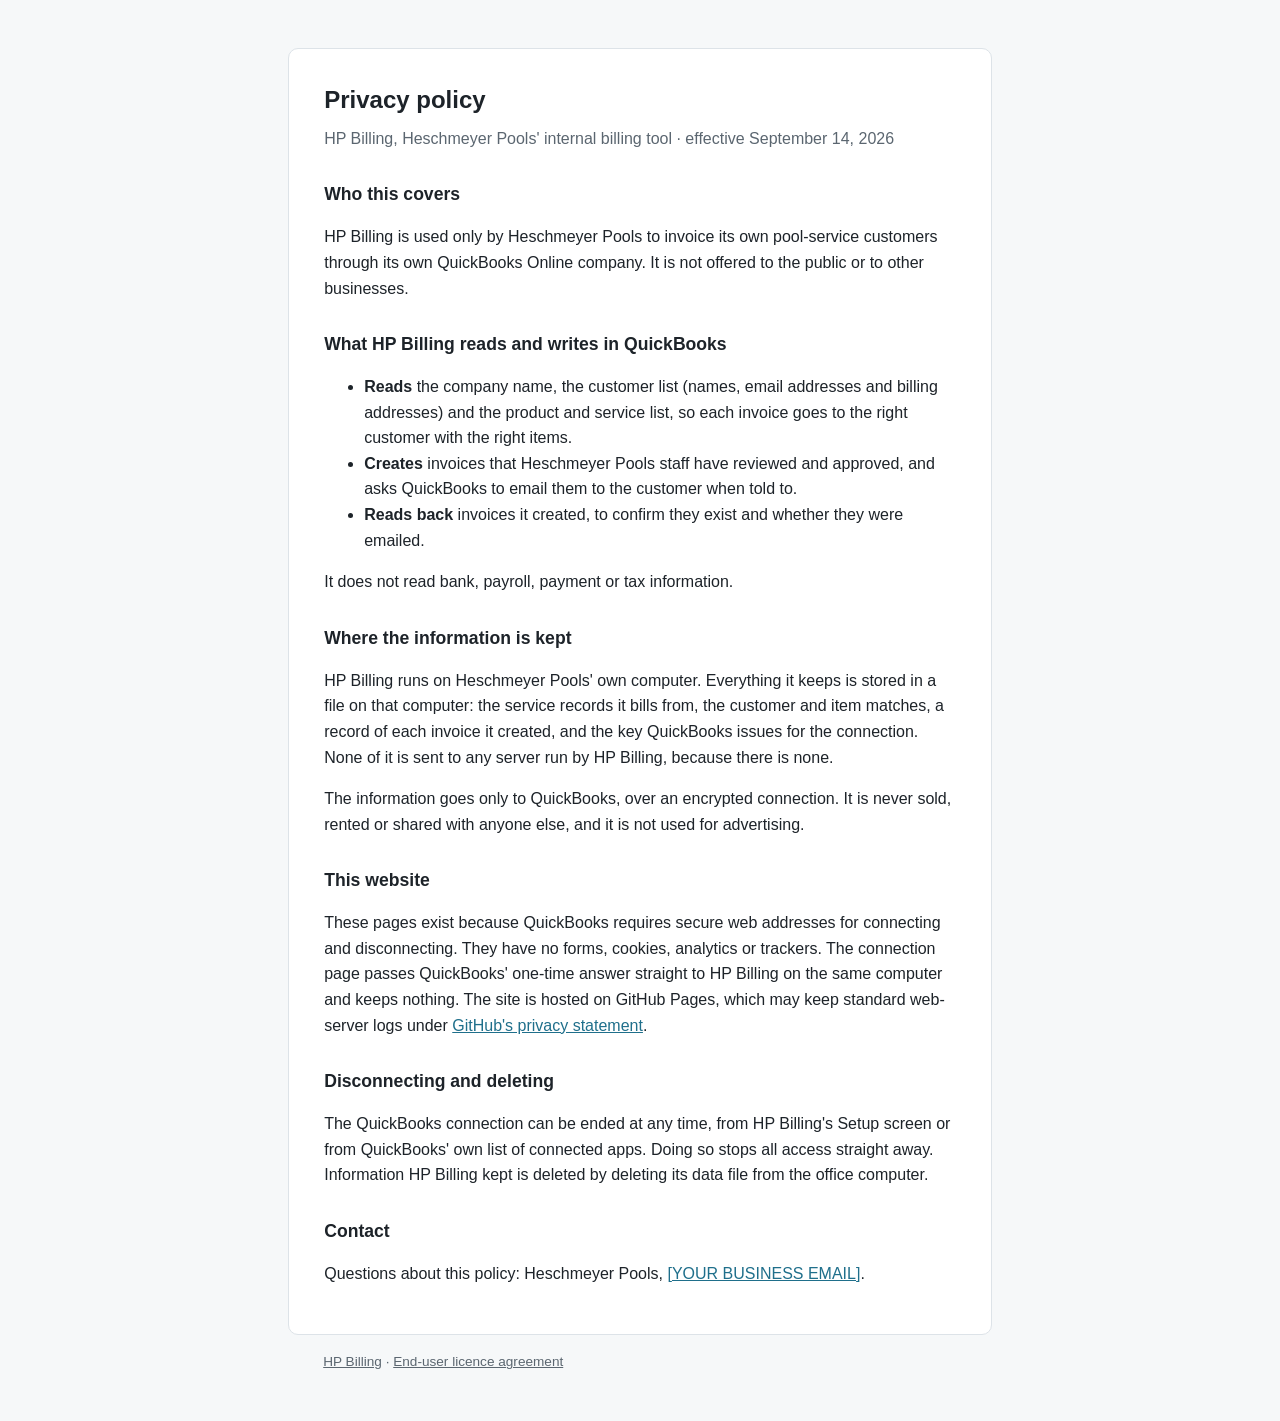
==== privacy.html @ 5b6302eb "Add files via upload" ====
<!doctype html>
<html lang="en">
<head>
<meta charset="utf-8">
<meta name="viewport" content="width=device-width, initial-scale=1">
<title>Privacy policy — HP Billing</title>
<link rel="stylesheet" href="style.css">
</head>
<body>
<main>
  <h1>Privacy policy</h1>
  <p class="sub">HP Billing, Heschmeyer Pools' internal billing tool · effective September 14, 2026</p>

  <h2>Who this covers</h2>
  <p>HP Billing is used only by Heschmeyer Pools to invoice its own pool-service customers through
    its own QuickBooks Online company. It is not offered to the public or to other businesses.</p>

  <h2>What HP Billing reads and writes in QuickBooks</h2>
  <ul>
    <li><b>Reads</b> the company name, the customer list (names, email addresses and billing
      addresses) and the product and service list, so each invoice goes to the right customer with
      the right items.</li>
    <li><b>Creates</b> invoices that Heschmeyer Pools staff have reviewed and approved, and asks
      QuickBooks to email them to the customer when told to.</li>
    <li><b>Reads back</b> invoices it created, to confirm they exist and whether they were
      emailed.</li>
  </ul>
  <p>It does not read bank, payroll, payment or tax information.</p>

  <h2>Where the information is kept</h2>
  <p>HP Billing runs on Heschmeyer Pools' own computer. Everything it keeps is stored in a file on
    that computer: the service records it bills from, the customer and item matches, a record of
    each invoice it created, and the key QuickBooks issues for the connection. None of it is sent to
    any server run by HP Billing, because there is none.</p>
  <p>The information goes only to QuickBooks, over an encrypted connection. It is never sold,
    rented or shared with anyone else, and it is not used for advertising.</p>

  <h2>This website</h2>
  <p>These pages exist because QuickBooks requires secure web addresses for connecting and
    disconnecting. They have no forms, cookies, analytics or trackers. The connection page passes
    QuickBooks' one-time answer straight to HP Billing on the same computer and keeps nothing. The
    site is hosted on GitHub Pages, which may keep standard web-server logs under
    <a href="https://docs.github.com/en/site-policy/privacy-policies/github-general-privacy-statement">GitHub's privacy statement</a>.</p>

  <h2>Disconnecting and deleting</h2>
  <p>The QuickBooks connection can be ended at any time, from HP Billing's Setup screen or from
    QuickBooks' own list of connected apps. Doing so stops all access straight away. Information
    HP Billing kept is deleted by deleting its data file from the office computer.</p>

  <h2>Contact</h2>
  <p>Questions about this policy: Heschmeyer Pools, <a href="mailto:[YOUR BUSINESS EMAIL]">[YOUR BUSINESS EMAIL]</a>.</p>
</main>
<footer>
  <a href="index.html">HP Billing</a> · <a href="terms.html">End-user licence agreement</a>
</footer>
</body>
</html>
---- style.css ----
/* HP Billing — the pages QuickBooks points at. Plain on purpose: no fonts,
   scripts or trackers from anywhere else. */
:root { --ink: #1d2329; --dim: #5b6670; --line: #dde3e8; --bg: #f6f8f9; --panel: #fff; --accent: #1f6f8b; }
@media (prefers-color-scheme: dark) {
  :root { --ink: #e6ebef; --dim: #9aa6b0; --line: #2d363d; --bg: #14191d; --panel: #1b2126; --accent: #6cc0dc; }
}
* { box-sizing: border-box; }
body { margin: 0; background: var(--bg); color: var(--ink); font: 16px/1.6 -apple-system, BlinkMacSystemFont, "Segoe UI", Roboto, sans-serif; }
main { max-width: 44rem; margin: 3rem auto; padding: 2rem 2.2rem; background: var(--panel); border: 1px solid var(--line); border-radius: 10px; }
h1 { font-size: 1.5rem; margin: 0 0 .4rem; }
h2 { font-size: 1.1rem; margin: 1.8rem 0 .3rem; }
p, li { color: var(--ink); }
.sub { color: var(--dim); margin-top: 0; }
a { color: var(--accent); }
.button { display: inline-block; padding: .55rem 1rem; border-radius: 6px; background: var(--accent); color: #fff; text-decoration: none; font-weight: 600; }
footer { max-width: 44rem; margin: -2rem auto 3rem; padding: 0 2.2rem; color: var(--dim); font-size: .85rem; }
footer a { color: var(--dim); }
@media (max-width: 40rem) { main { margin: 0; border-radius: 0; border-width: 0 0 1px; padding: 1.5rem 1.2rem; } footer { margin: 1rem auto; } }
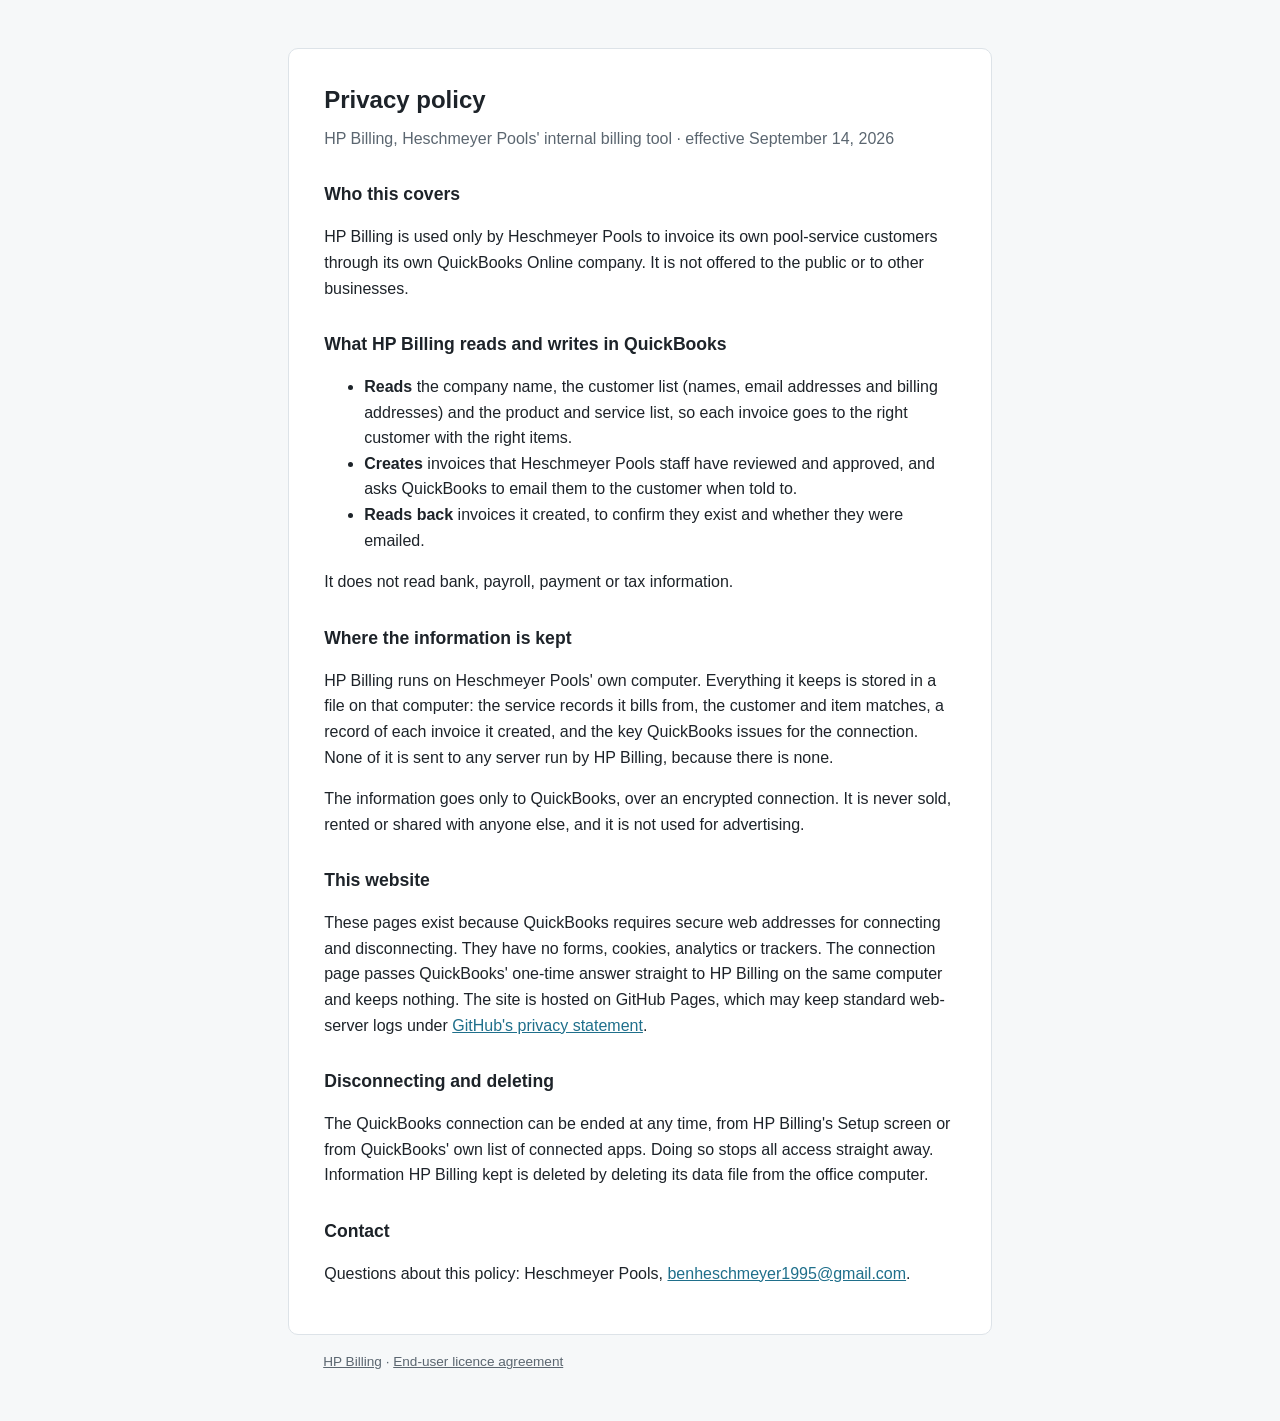
==== commit 6eb816d6: "Update privacy.html" ====
--- a/privacy.html
+++ b/privacy.html
@@ -48,7 +48,7 @@
     HP Billing kept is deleted by deleting its data file from the office computer.</p>
 
   <h2>Contact</h2>
-  <p>Questions about this policy: Heschmeyer Pools, <a href="mailto:[YOUR BUSINESS EMAIL]">[YOUR BUSINESS EMAIL]</a>.</p>
+  <p>Questions about this policy: Heschmeyer Pools, <a href="mailto:benheschmeyer1995@gmail.com">benheschmeyer1995@gmail.com</a>.</p>
 </main>
 <footer>
   <a href="index.html">HP Billing</a> · <a href="terms.html">End-user licence agreement</a>
